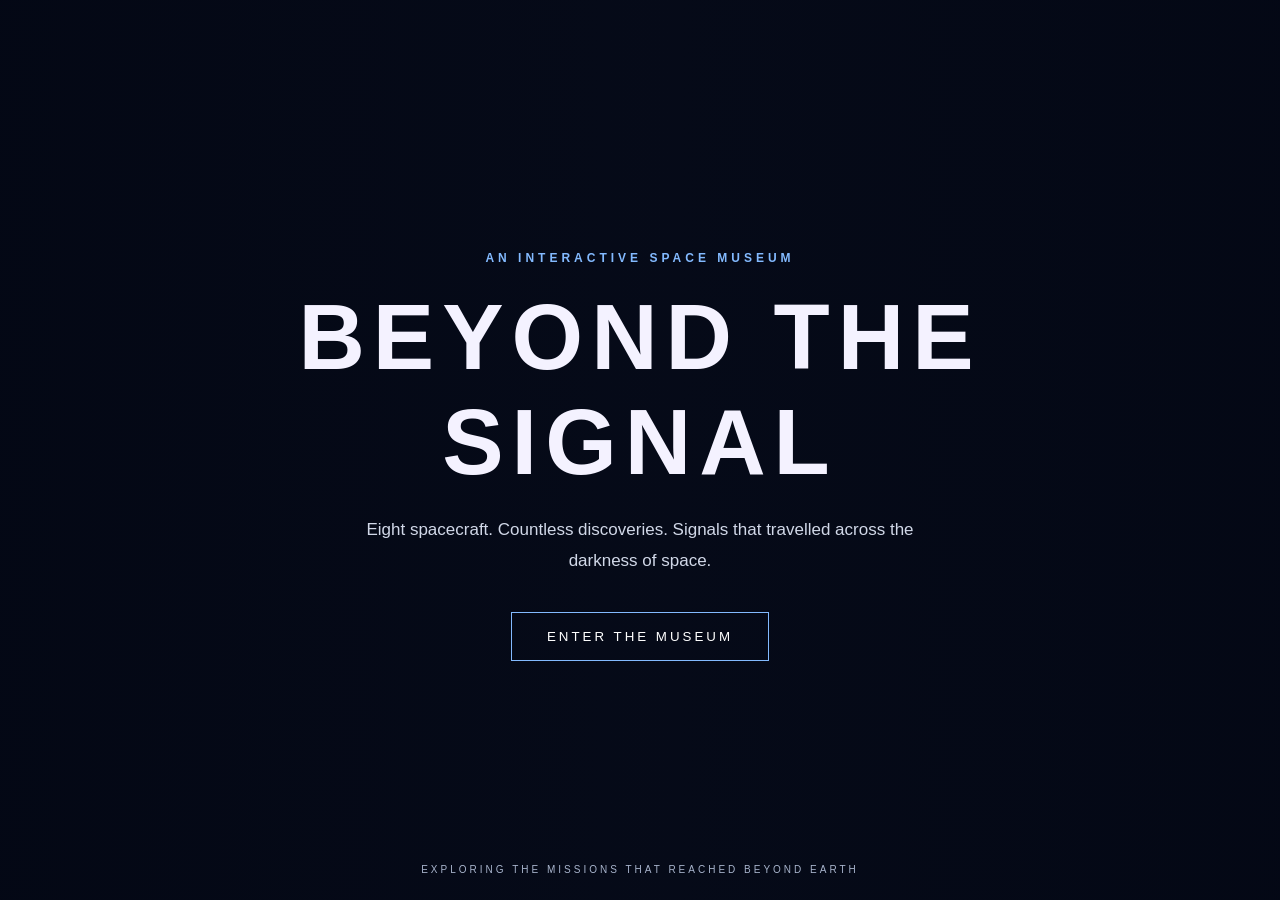
==== index.html @ 4f24bb23 "Add files via upload" ====
<!DOCTYPE html>
<html lang="en">

<head>
    <meta charset="UTF-8">
    <meta name="viewport" content="width=device-width, initial-scale=1.0">

    <title>Beyond The Signal | Space Museum</title>

    <link rel="stylesheet" href="style.css">
    <script src="script.js" defer></script>
</head>

<body>

    <!-- WELCOME SCREEN -->
    <section id="welcome" class="welcome-screen">

        <div class="welcome-overlay"></div>

        <div class="welcome-content">
            <p class="eyebrow">AN INTERACTIVE SPACE MUSEUM</p>

            <h1>BEYOND THE SIGNAL</h1>

            <p class="welcome-description">
                Eight spacecraft. Countless discoveries.
                Signals that travelled across the darkness of space.
            </p>

            <button id="enter-museum">
                ENTER THE MUSEUM
            </button>
        </div>

        <div class="welcome-footer">
            EXPLORING THE MISSIONS THAT REACHED BEYOND EARTH
        </div>

    </section>


    <!-- MISSION GALLERY -->
    <main id="museum" class="museum hidden">

        <header class="museum-header">
            <div>
                <p class="eyebrow">THE SPACECRAFT ARCHIVE</p>
                <h1>Explore the Missions</h1>
            </div>

            <button id="back-home">BACK TO WELCOME</button>
        </header>


        <!-- DESTINATION FILTERS -->
        <section class="destination-filters">

            <button class="filter-button active"
                data-destination="all">
                ALL MISSIONS
            </button>

            <button class="filter-button"
                data-destination="mars">
                MARS
            </button>

            <button class="filter-button"
                data-destination="moon">
                MOON
            </button>
           <button id="open-rover-game" class="rover-launch-button">
    WANNA PLAY A GAME ? →
</button>
        </section>


        <!-- MISSION CARDS GENERATED BY JAVASCRIPT -->
        <section class="mission-gallery" id="mission-gallery">
        </section>


        <!-- SPACECRAFT EXHIBIT -->
        <section id="exhibit" class="exhibit hidden">

            <button id="back-gallery" class="back-button">
                ← BACK TO MISSIONS
            </button>

            <div class="exhibit-heading">
                <p id="mission-location" class="eyebrow"></p>
                <h2 id="mission-title"></h2>
                <p id="mission-description"></p>
            </div>


            <!-- MISSION OVERVIEW -->
            <section class="exhibit-section">
                <h3>01 / MISSION OVERVIEW</h3>
                <div id="mission-overview"></div>
            </section>


            <!-- SPACECRAFT COMPONENTS -->
            <section class="exhibit-section">
                <h3>02 / INSIDE THE SPACECRAFT</h3>

                <p class="section-intro">
                    Explore the spacecraft's hardware.
                    Select a numbered marker to learn what each component does.
                </p>

                <div class="component-layout">

                    <div class="schematic-container">
                        <div id="spacecraft-schematic"></div>
                    </div>

                    <div id="component-information">
                        <p>Select a numbered component to explore it.</p>
                    </div>

                </div>
            </section>


            <!-- MISSION IMAGES -->
            <section class="exhibit-section">
                <h3>03 / MISSION IMAGE ARCHIVE</h3>

                <div id="mission-photos" class="photo-gallery"></div>
            </section>


            <!-- DISCOVERIES -->
            <section class="exhibit-section">
                <h3>04 / SCIENTIFIC DISCOVERIES</h3>

                <div id="mission-discoveries"></div>
            </section>


            <!-- SIGNAL ARCHIVE -->
            <section class="exhibit-section signal-section">
                <h3>05 / THE SIGNAL ARCHIVE</h3>

                <p id="signal-description"></p>

                <div class="signal-display">
                    <div class="signal-label">TRANSMISSION ARCHIVE</div>

                    <div id="signal-visual"></div>

                    <p id="signal-status"></p>
                </div>

                <button id="replay-signal">
                    REPLAY TRANSMISSION
                </button>

                <p class="exhibit-note">
                    Signal animations and typewriter effects are exhibit
                    recreations, not original spacecraft recordings.
                </p>
            </section>

        </section>

    </main>

</body>
</html>
---- style.css ----
/* ========================================
   1. GENERAL SETTINGS
======================================== */

* {
    box-sizing: border-box;
}

html {
    scroll-behavior: smooth;
}

body {
    margin: 0;
    background: #080d1c;
    color: #f4f2ff;
    font-family: Arial, sans-serif;
}

button {
    font-family: inherit;
    cursor: pointer;
}

.hidden {
    display: none !important;
}

.eyebrow {
    color: #83baff;
    font-size: 12px;
    letter-spacing: 4px;
    font-weight: bold;
}


/* ========================================
   2. WELCOME SCREEN
======================================== */

.welcome-screen {
    min-height: 100vh;
    position: relative;
    display: flex;
    align-items: center;
    justify-content: center;
    text-align: center;
    overflow: hidden;

    background-image:
        url("https://images-assets.nasa.gov/image/PIA01143/PIA01143~orig.jpg");

    background-size: cover;
    background-position: center;
    transition: background-image 1s ease;
}

.welcome-overlay {
    position: absolute;
    inset: 0;
    background: linear-gradient(
        90deg,
        rgba(3, 7, 20, 0.88),
        rgba(3, 7, 20, 0.48),
        rgba(3, 7, 20, 0.85)
    );
}

.welcome-content {
    position: relative;
    z-index: 2;
    max-width: 850px;
    padding: 30px;
}

.welcome-content h1 {
    font-size: clamp(42px, 8vw, 92px);
    letter-spacing: 8px;
    margin: 20px 0;
}

.welcome-description {
    color: #d1d8e8;
    font-size: 17px;
    line-height: 1.8;
    max-width: 600px;
    margin: 0 auto 35px;
}

#enter-museum {
    padding: 16px 35px;
    background: transparent;
    color: white;
    border: 1px solid #83baff;
    letter-spacing: 3px;
    transition: 0.3s;
}

#enter-museum:hover {
    background: #83baff;
    color: #080d1c;
}

.welcome-footer {
    position: absolute;
    bottom: 25px;
    left: 0;
    right: 0;
    color: #a8b4cc;
    font-size: 10px;
    letter-spacing: 3px;
}


/* ========================================
   3. MUSEUM HEADER
======================================== */

.museum {
    min-height: 100vh;
    padding: 55px 7%;
}

.museum-header {
    display: flex;
    justify-content: space-between;
    align-items: center;
    gap: 20px;
    margin-bottom: 35px;
}

.museum-header h1 {
    font-size: 42px;
    margin: 10px 0;
}

#back-home,
.back-button {
    background: transparent;
    border: 1px solid #53627e;
    color: #dce7fa;
    padding: 12px 20px;
    letter-spacing: 2px;
    transition: 0.3s;
}

#back-home:hover,
.back-button:hover {
    border-color: #83baff;
    color: #83baff;
}


/* ========================================
   4. DESTINATION FILTERS
======================================== */

.destination-filters {
    display: flex;
    justify-content: center;
    gap: 15px;
    flex-wrap: wrap;
    margin: 0 0 40px;
}

.filter-button {
    padding: 12px 28px;
    background: transparent;
    border: 1px solid #53627e;
    color: #c1cce0;
    font-size: 12px;
    letter-spacing: 2px;
    transition: 0.3s;
}

.filter-button:hover {
    border-color: #83baff;
    color: #83baff;
}

.filter-button.active {
    background: #83baff;
    border-color: #83baff;
    color: #080d1c;
}


/* ========================================
   5. MISSION GALLERY
======================================== */

.mission-gallery {
    display: grid;
    grid-template-columns: repeat(4, minmax(0, 1fr));
    gap: 22px;
}

.mission-card {
    position: relative;
    min-height: 270px;
    overflow: hidden;
    background: #111b30;
    border: 1px solid #263750;
    cursor: pointer;
    transition: transform 0.3s, border-color 0.3s;
}

.mission-card:hover {
    transform: translateY(-7px);
    border-color: #83baff;
}

.mission-card img {
    width: 100%;
    height: 190px;
    object-fit: cover;
    display: block;
    opacity: 0.85;
    transition: 0.3s;
}

.mission-card:hover img {
    opacity: 1;
    transform: scale(1.04);
}

.mission-card-info {
    padding: 17px;
}

.mission-card-info h3 {
    margin: 0 0 8px;
    font-size: 17px;
}

.mission-card-info p {
    margin: 0 0 6px;
    color: #93a6c4;
    font-size: 11px;
    letter-spacing: 1px;
}


/* ========================================
   6. EXHIBIT HEADING
======================================== */

.exhibit {
    padding-top: 35px;
}

.exhibit-heading {
    padding: 55px 0;
    border-bottom: 1px solid #263750;
}

.exhibit-heading h2 {
    font-size: clamp(38px, 6vw, 70px);
    margin: 15px 0;
}

.exhibit-heading > p:last-child {
    max-width: 750px;
    color: #b9c5d9;
    font-size: 16px;
    line-height: 1.8;
}


/* ========================================
   7. EXHIBIT SECTIONS
======================================== */

.exhibit-section {
    padding: 55px 0;
    border-bottom: 1px solid #263750;
}

.exhibit-section h3 {
    color: #83baff;
    font-size: 15px;
    letter-spacing: 3px;
    margin-bottom: 30px;
}

.section-intro {
    color: #aebbd1;
    line-height: 1.7;
    margin-bottom: 30px;
}


/* ========================================
   8. MISSION OVERVIEW
======================================== */

#mission-overview {
    max-width: 850px;
    padding: 25px 30px;
    background: #101b30;
    border-left: 2px solid #83baff;
}

#mission-overview p {
    color: #c1cce0;
    line-height: 1.8;
    margin: 12px 0;
}

#mission-overview strong {
    color: #83baff;
}


/* ========================================
   9. SPACECRAFT COMPONENT EXPLORER
======================================== */

.component-layout {
    display: grid;
    grid-template-columns: minmax(0, 1.5fr) minmax(250px, 1fr);
    gap: 35px;
    align-items: center;
}

.schematic-container {
    min-height: 400px;
    background: #f0f0f0;
    display: flex;
    align-items: center;
    justify-content: center;
    padding: 20px;
    overflow: hidden;
}

#spacecraft-schematic {
    width: 100%;
}

#spacecraft-schematic svg {
    display: block;
    width: 100%;
    height: auto;
}

.component-marker {
    cursor: pointer;
    outline: none;
}

.component-marker circle {
    fill: #111827;
    stroke: #111827;
    stroke-width: 2;
    transition: 0.2s;
}

.component-marker text {
    fill: white;
    font-size: 13px;
    font-weight: bold;
    text-anchor: middle;
    dominant-baseline: middle;
    pointer-events: none;
}

.component-marker:hover circle,
.component-marker:focus circle {
    fill: #2675bd;
    stroke: #2675bd;
}

#component-information {
    padding: 30px;
    background: #101b30;
    border: 1px solid #263750;
    min-height: 220px;
}

#component-information h4 {
    color: #83baff;
    font-size: 23px;
    margin-top: 0;
}

#component-information p {
    color: #c1cce0;
    line-height: 1.8;
}


/* ========================================
   10. MISSION PHOTO GALLERY
======================================== */

.photo-gallery {
    display: grid;
    grid-template-columns: repeat(2, minmax(0, 1fr));
    gap: 25px;
}

.photo-item {
    background: #101b30;
    border: 1px solid #263750;
    overflow: hidden;
}

.photo-item img {
    display: block;
    width: 100%;
    height: 280px;
    object-fit: cover;
}

.photo-caption {
    padding: 18px;
}

.photo-caption h4 {
    margin: 0 0 8px;
    font-size: 16px;
}

.photo-caption p {
    color: #9cacc5;
    font-size: 13px;
    line-height: 1.6;
    margin: 0;
}


/* ========================================
   11. SCIENTIFIC DISCOVERIES
======================================== */

#mission-discoveries {
    display: grid;
    grid-template-columns: repeat(2, minmax(0, 1fr));
    gap: 18px;
}

.discovery-card {
    padding: 25px;
    background: #101b30;
    border-left: 2px solid #83baff;
}

.discovery-card h4 {
    color: #dceaff;
    margin: 0 0 12px;
    font-size: 18px;
}

.discovery-card p {
    color: #aebbd1;
    line-height: 1.8;
    margin: 0;
}


/* ========================================
   12. SIGNAL ARCHIVE
======================================== */

.signal-section {
    text-align: center;
}

#signal-description {
    color: #b9c5d9;
    max-width: 700px;
    line-height: 1.8;
    margin: 0 auto 30px;
}

.signal-display {
    max-width: 850px;
    margin: auto;
    padding: 35px;
    background: #030916;
    border: 1px solid #263750;
}

.signal-label {
    color: #83baff;
    font-size: 11px;
    letter-spacing: 4px;
    margin-bottom: 25px;
}

#signal-visual {
    min-height: 130px;
    display: flex;
    align-items: center;
    justify-content: center;
    gap: 5px;
    overflow: hidden;
}

#signal-status {
    color: #9cacc5;
    font-size: 13px;
    letter-spacing: 2px;
    margin-top: 25px;
}

#replay-signal {
    margin-top: 25px;
    padding: 15px 28px;
    color: white;
    background: transparent;
    border: 1px solid #83baff;
    letter-spacing: 2px;
    transition: 0.3s;
}

#replay-signal:hover {
    background: #83baff;
    color: #080d1c;
}

.exhibit-note {
    color: #75849e;
    font-size: 12px;
    line-height: 1.7;
    margin-top: 25px;
}


/* ========================================
   13. TYPEWRITER TRANSMISSION DISPLAY
======================================== */

.transmission-message {
    width: 100%;
    max-width: 700px;
    margin: 0 auto;
    padding: 30px;
    text-align: left;
    background: #101b30;
    border: 1px solid #385577;
    border-left: 3px solid #83baff;
}

.message-label {
    color: #83baff;
    font-size: 11px;
    letter-spacing: 3px;
    margin-bottom: 15px;
}

.message-date {
    color: #8294b1;
    font-size: 12px;
    letter-spacing: 2px;
    margin-bottom: 20px;
}

.message-content {
    min-height: 100px;
    color: #e0e9f8;
    font-family: "Courier New", monospace;
    font-size: 15px;
    line-height: 1.9;
    white-space: pre-wrap;
    overflow-wrap: break-word;
    margin: 0;
}

.message-footer {
    color: #8294b1;
    font-size: 10px;
    letter-spacing: 2px;
    margin-top: 25px;
}


/* ========================================
   14. RESPONSIVE LAYOUT
======================================== */

@media (max-width: 1000px) {

    .mission-gallery {
        grid-template-columns: repeat(2, minmax(0, 1fr));
    }

    .component-layout {
        grid-template-columns: 1fr;
    }

}

@media (max-width: 600px) {

    .museum {
        padding: 30px 5%;
    }

    .museum-header {
        align-items: flex-start;
        flex-direction: column;
    }

    .museum-header h1 {
        font-size: 32px;
    }

    .mission-gallery,
    .photo-gallery,
    #mission-discoveries {
        grid-template-columns: 1fr;
    }

    .destination-filters {
        justify-content: flex-start;
        gap: 8px;
    }

    .filter-button {
        padding: 10px 16px;
        font-size: 10px;
    }

    .welcome-content h1 {
        letter-spacing: 3px;
    }

    .welcome-description {
        font-size: 14px;
    }

    .signal-display {
        padding: 20px;
    }

    .transmission-message {
        padding: 20px;
    }

    .message-content {
        font-size: 13px;
    }

}
.rover-launch-button {
    margin-top: 18px;
    padding: 13px 20px;

    background: #83baff;
    color: #080d1c;

    border: 10px solid #83baff;
    border-radius: 4px;

    font-size: 11px;
    font-weight: 800;
    letter-spacing: 1px;

    cursor: pointer;
}

.rover-launch-button:hover {
    background: #b5d7ff;
}
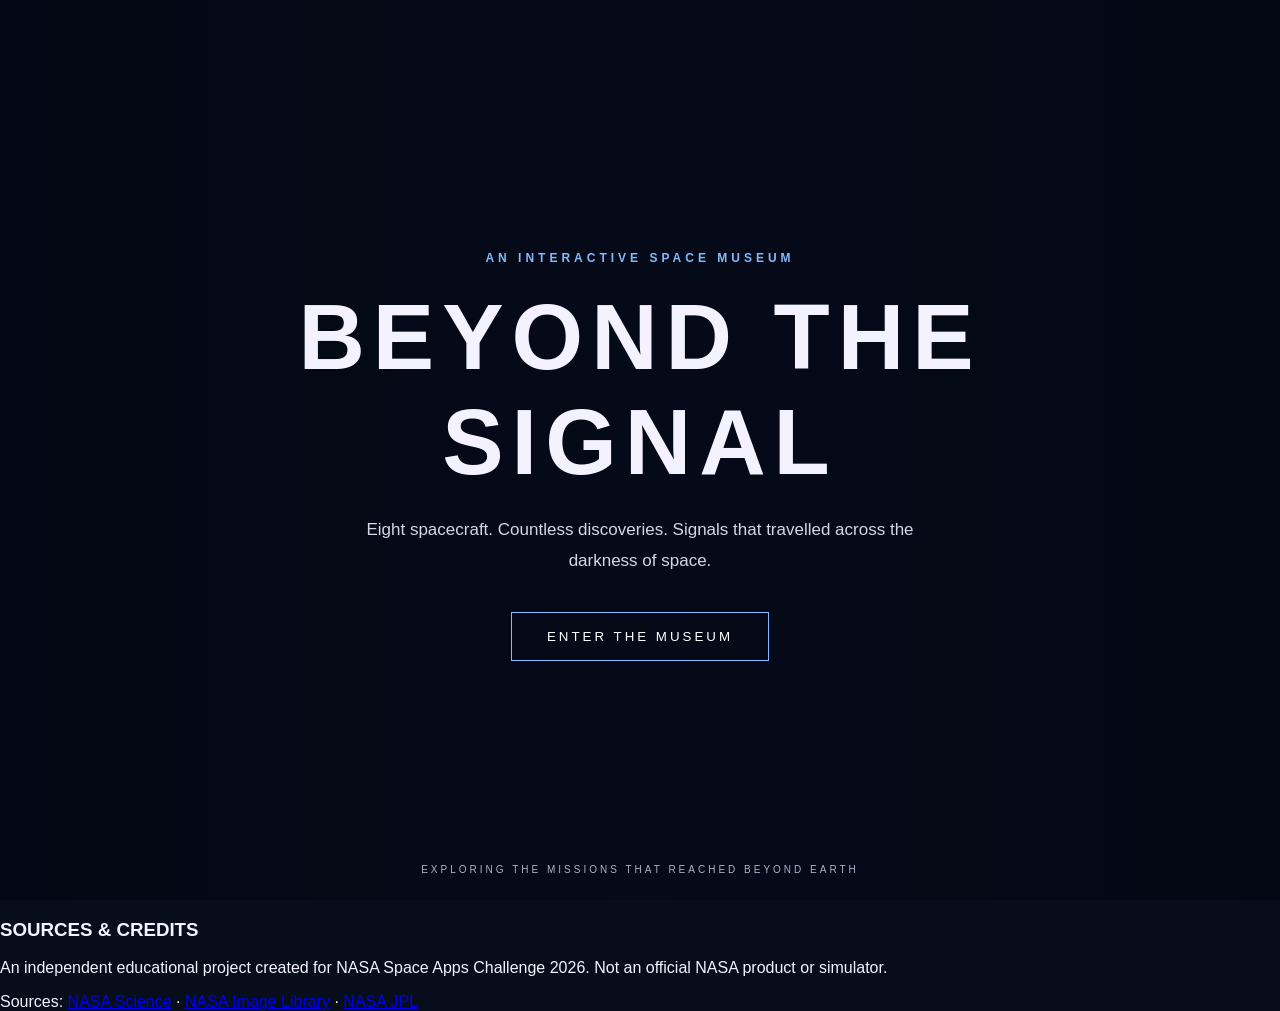
==== commit fa00c3e8: "Add sources and credits footer to index.html Added footer with sources and credits to the HTML docum" ====
--- a/index.html
+++ b/index.html
@@ -109,7 +109,7 @@
 
                 <p class="section-intro">
                     Explore the spacecraft's hardware.
-                    Select a numbered marker to learn what each component does.
+                    CLICK on a numbered marker to learn what each component does.
                 </p>
 
                 <div class="component-layout">
@@ -119,7 +119,7 @@
                     </div>
 
                     <div id="component-information">
-                        <p>Select a numbered component to explore it.</p>
+                        <p>CLICK on a numbered component to explore it.</p>
                     </div>
 
                 </div>
@@ -168,7 +168,24 @@
 
         </section>
 
-    </main>
+       </main>
+
+   <footer class="sources-footer">
+    <h3>SOURCES & CREDITS</h3>
+    <p>
+        An independent educational project created for NASA Space Apps Challenge 2026.
+        Not an official NASA product or simulator.
+    </p>
+
+    <div class="sources-line">
+        <span>Sources:</span>
+        <a href="https://science.nasa.gov/" target="_blank">NASA Science</a>
+        <span>·</span>
+        <a href="https://images.nasa.gov/" target="_blank">NASA Image Library</a>
+        <span>·</span>
+        <a href="https://www.jpl.nasa.gov/" target="_blank">NASA JPL</a>
+    </div>
+</footer>
 
 </body>
 </html>
